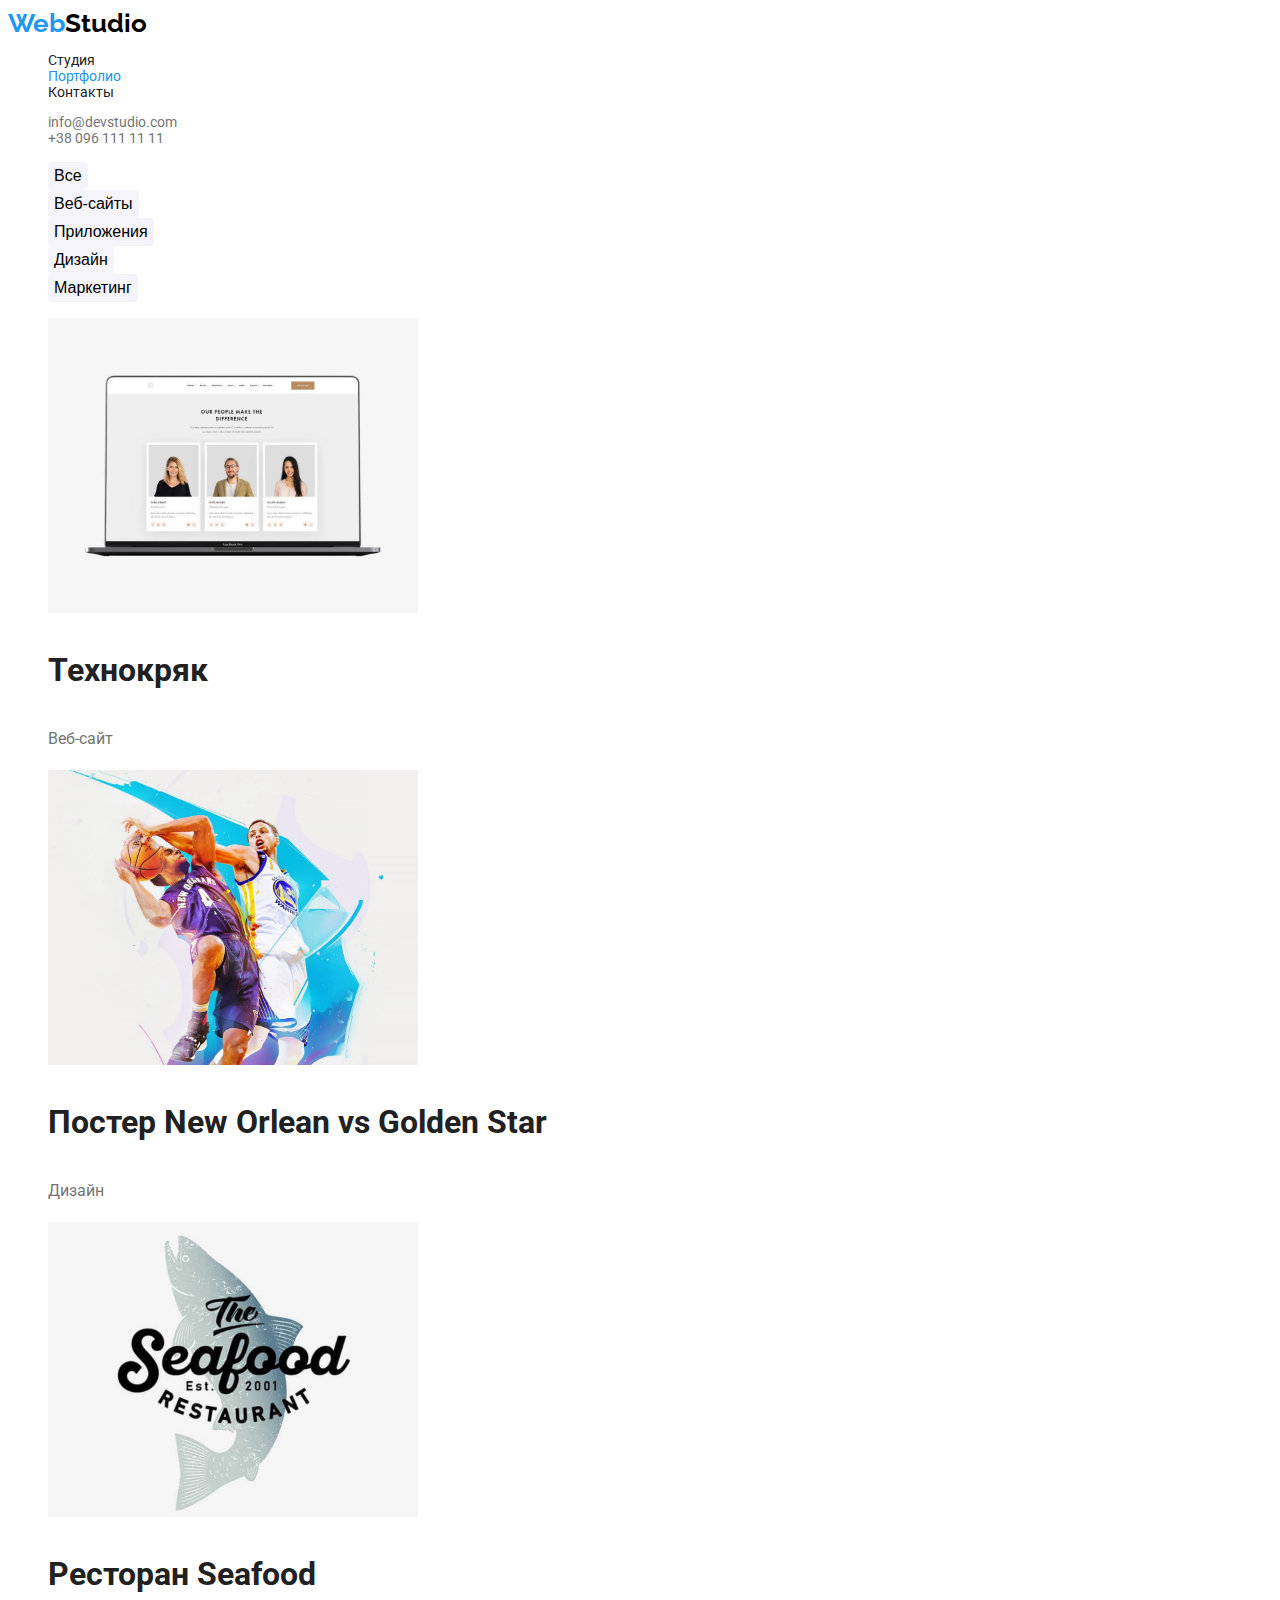
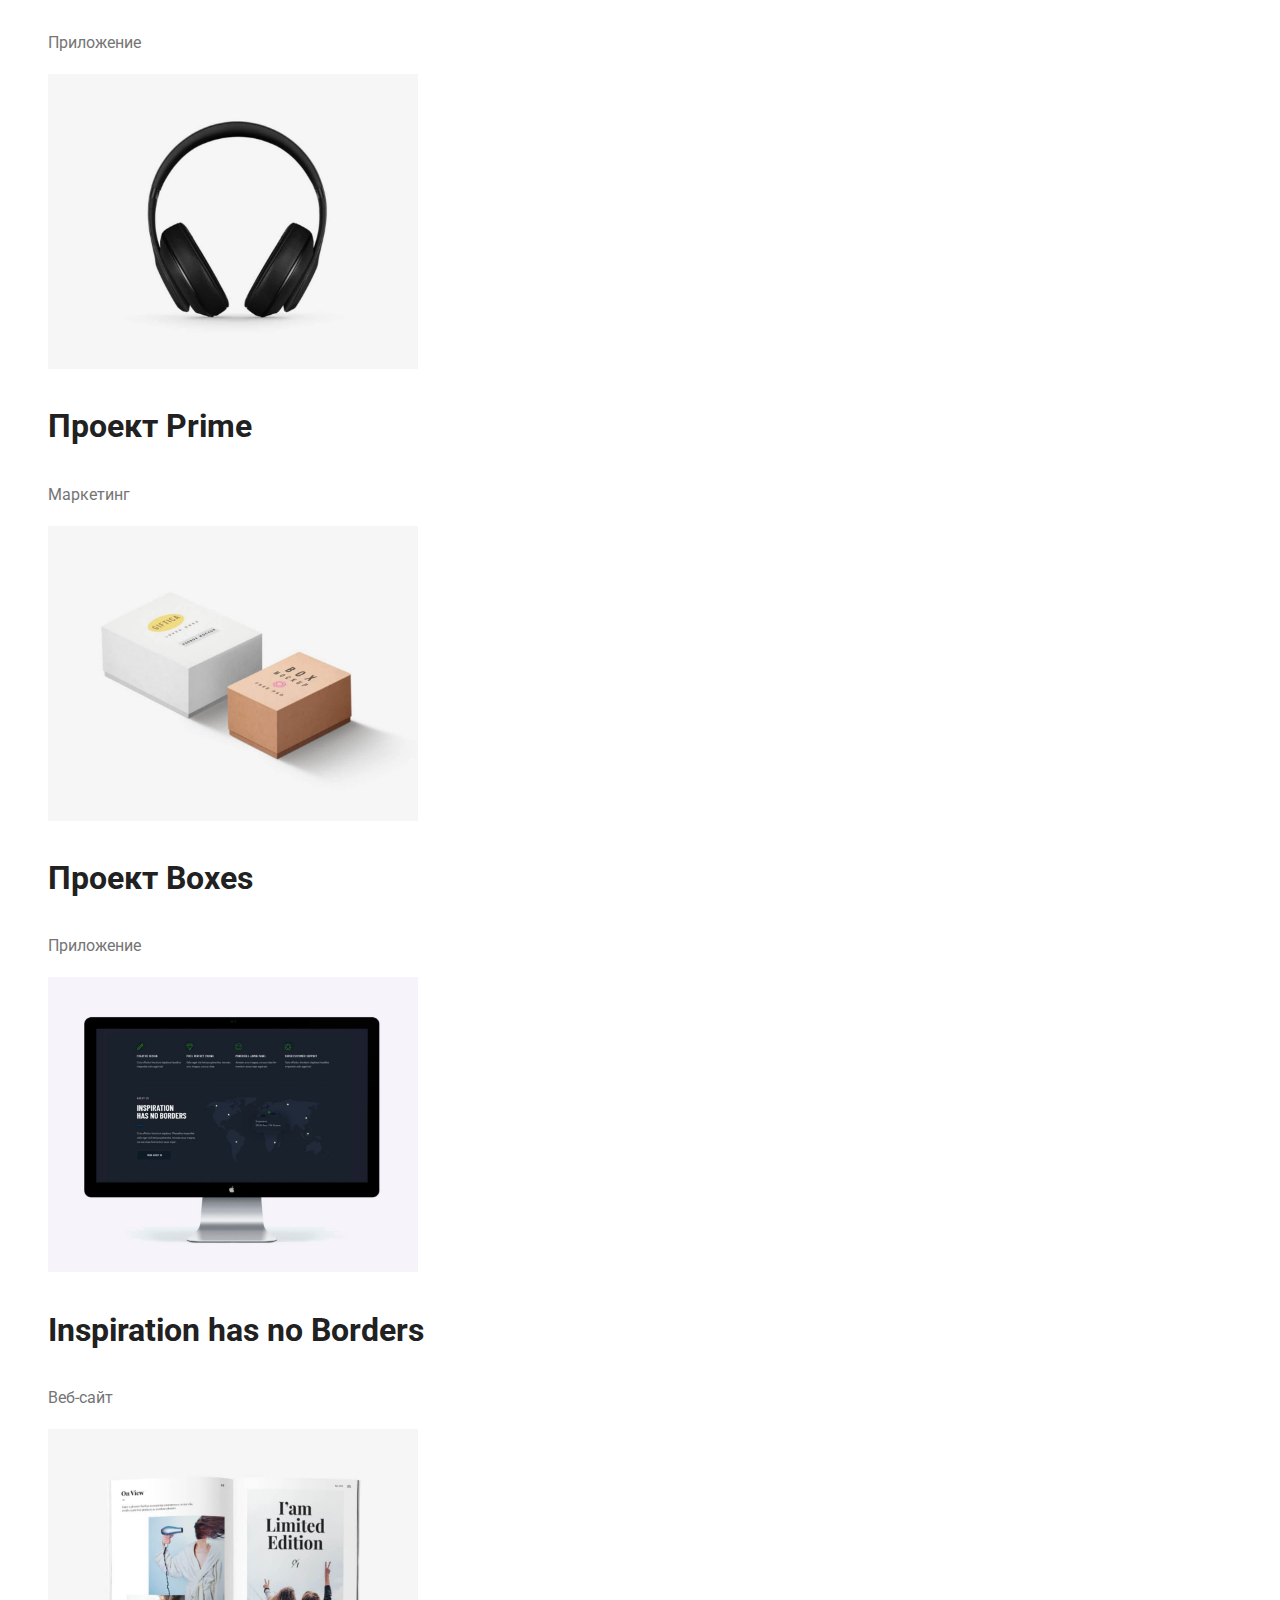
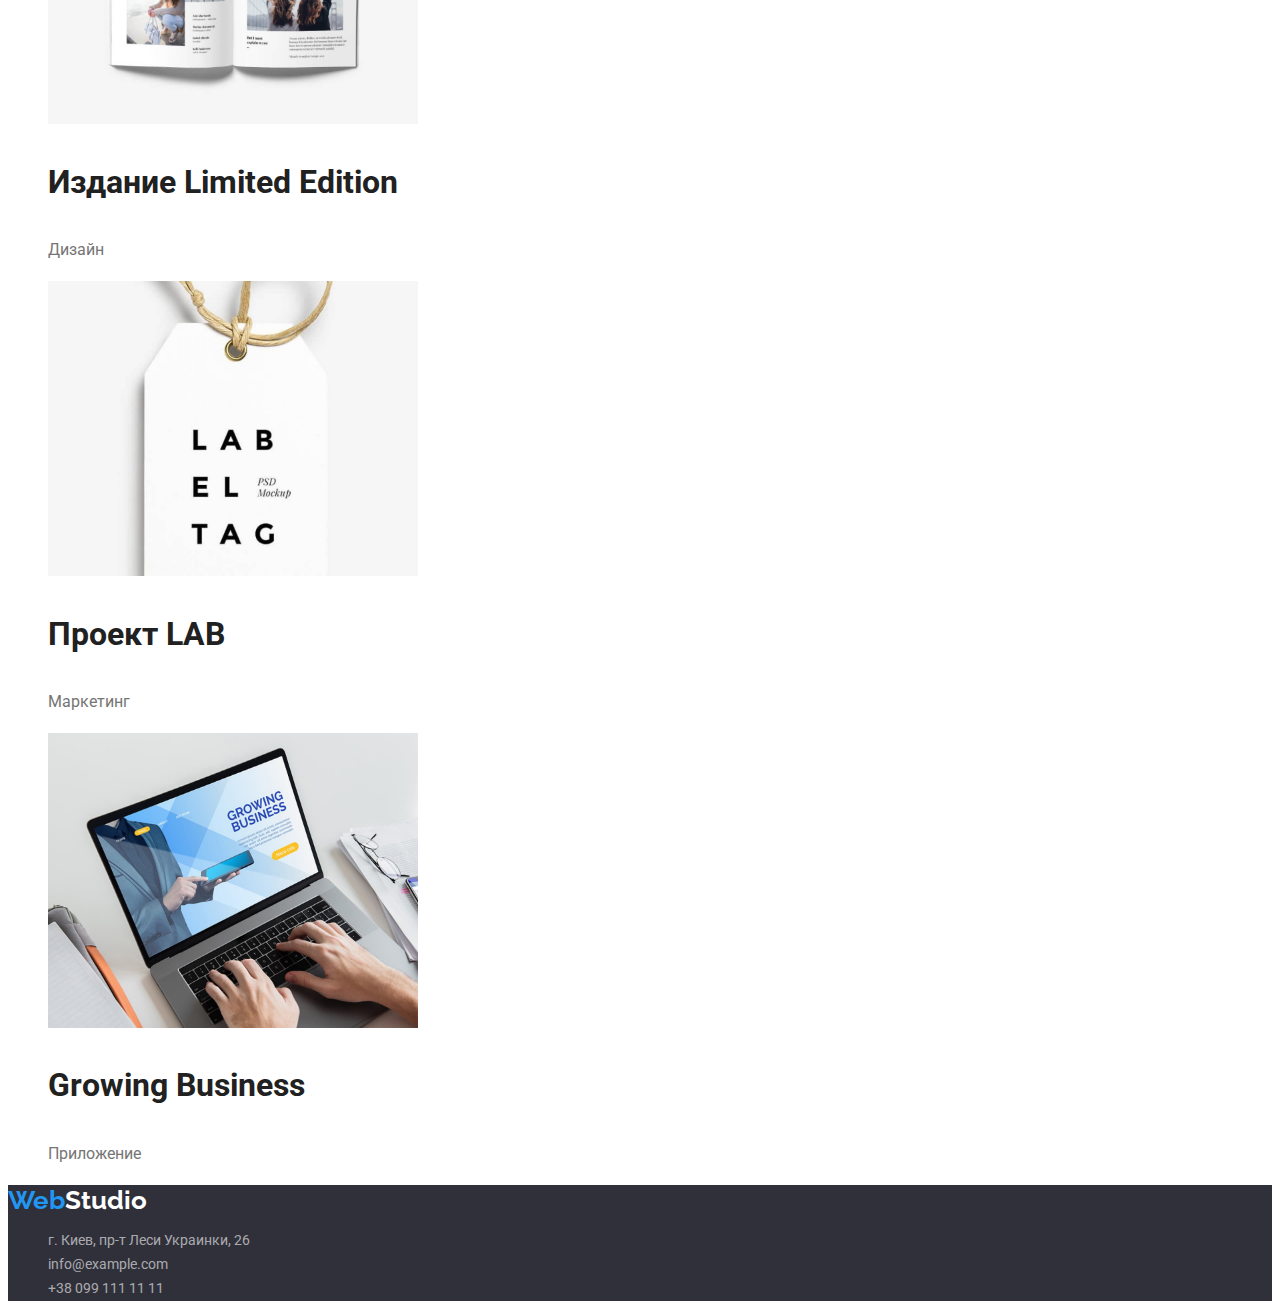
==== portfolio.html @ 18a45ec0 "New repository" ====
<!DOCTYPE html>
<html lang="ru">
<head>
    <meta charset="UTF-8">
    <meta http-equiv="X-UA-Compatible" content="IE=edge">
    <meta name="viewport" content="width=device-width, initial-scale=1.0">
    <title>goit-markup-hw-02</title>
    <link rel="stylesheet" href="./css/styles.css">
    <link href="https://fonts.googleapis.com/css2?family=Raleway:wght@700&family=Roboto:wght@400;500;700;900&display=swap" rel="stylesheet">
</head>
<body>
    <header class="header" >
        <nav class="nav">
            <a class="logo" href="./index.html">
                Web<span class="logo-design">Studio
                </span>
            </a>
            <ul class="nav-list list">
                <li><a href="./index.html" class="nav-link link">Студия</a></li>
                <li><a href="./portfolio.html" class="nav-link link current">Портфолио</a></li>
                <li><a href="#" class="nav-link link">Контакты</a></li>
            </ul>
        </nav>
        <ul class="connection list">
            <li><a href="mailto:info@devstudio.com" class="connection-link">info@devstudio.com</a></li>
            <li><a href="tel:+380961111111" class="connection-link">+38 096 111 11 11</a></li>
        </ul>
    </header>
    <main class="main">
        <section class="section section-portfolio" title="Фільтр портфоліо">
            <h1 class="hidden-title">Фільтр портфоліо</h1>
            <ul class="list">
                <li>
                    <button type="button" class="portfolio-button">Все</button>
                </li>
                <li>
                    <button type="button" class="portfolio-button">Веб-сайты</button>
                </li>
                <li>
                    <button type="button" class="portfolio-button">Приложения</button>
                </li>
                <li>
                    <button type="button" class="portfolio-button">Дизайн</button>
                </li>
                <li>
                    <button type="button" class="portfolio-button">Маркетинг</button>
                </li>
            </ul>
        </section>
        <section class="section">
            <ul class="list">
                <li>
                    <img src="./images/tehnocryack.jpg" width="370" height="295" alt="">
                    <h1 class="portfolio-title">
                        Технокряк
                    </h1>
                    <p class="description">
                        Веб-сайт
                    </p>
                </li>
                <li>
                    <img src="./images/poster.jpg" width="370" height="295" alt="">
                    <h1 class="portfolio-title">
                        Постер New Orlean vs Golden Star
                    </h1>
                    <p class="description">
                        Дизайн
                    </p>
                </li>
                <li>
                    <img src="./images/restaurant.jpg" width="370" height="295" alt="">
                    <h1 class="portfolio-title">
                        Ресторан Seafood
                    </h1>
                    <p class="description">
                        Приложение
                    </p>
                </li>
                <li>
                    <img src="./images/proectprime.jpg" width="370" height="295" alt="">
                    <h1 class="portfolio-title">
                        Проект Prime
                    </h1>
                    <p class="description">
                        Маркетинг
                    </p>
                </li>
                <li>
                    <img src="./images/proectbox.jpg" width="370" height="295" alt="">
                    <h1 class="portfolio-title">
                        Проект Boxes
                    </h1>
                    <p class="description">
                        Приложение
                    </p>
                </li>
                <li>
                    <img src="./images/inspiration.jpg" width="370" height="295" alt="">
                    <h1 class="portfolio-title">
                        Inspiration has no Borders
                    </h1>
                    <p class="description">
                        Веб-сайт
                    </p>
                </li>
                <li>
                    <img src="./images/edition.jpg" width="370" height="295" alt="">
                    <h1 class="portfolio-title">
                        Издание Limited Edition
                    </h1>
                    <p class="description">
                        Дизайн
                    </p>
                </li>
                <li>
                    <img src="./images/proectlab.jpg" width="370" height="295" alt="">
                    <h1 class="portfolio-title">
                        Проект LAB
                    </h1>
                    <p class="description">
                        Маркетинг
                    </p>
                </li>
                <li>
                    <img src="./images/growing.jpg" width="370" height="295" alt="">
                    <h1 class="portfolio-title">
                        Growing Business
                    </h1>
                    <p class="description">
                        Приложение
                    </p>
                </li>
            </ul>
        </section>
    </main>
    <footer class="footer">
        <a class="logo" href="./index.html">
            Web<span class="logo-design-footer">Studio
            </span>
        </a>
        <address class="address">
            <ul class="list">
                <li><a href="https://www.google.com/maps/place/бульвар+Лесі+Українки,+26,+Київ,+02000/data=!4m2!3m1!1s0x40d4cf0e033ecbe9:0x57a4dffefec77da0?sa=X&ved=2ahUKEwjP0LG0y6D4AhXxmIsKHQbXBmEQ8gF6BAgDEAE"
                     class="footer-link" target="_blank">г. Киев, пр-т Леси Украинки, 26</a></li>
                <li><a href="mailto:info@example.com" class="footer-link">info@example.com</a></li>
                <li><a href="tel:+380991111111" class="footer-link">+38 099 111 11 11</a></li>
            </ul>   
        </address>
    </footer>
</body>
</html>
---- css/styles.css ----
/* Колір основного тексту #212121 */
/* Колір вторинного тексту #757575 #FFFFFF */
/* Колір основного фону #FFFFFF */
/* Допоміжний колір фону #F5F4FA */
/* Колір хедеру #FFFFFF */
/* Колір футеру #2F303A */
/* Колір тексту футера rgba(255, 255, 255, 0.6) */

:root {
    --primary-text-color: #212121;
    --secondary-text-color: #757575;
    --additional-text-color: #FFFFFF;
    --main-bg-color: #FFFFFF;
    --secondary-bg-color: #F5F4FA;
    --header-color: #FFFFFF;
    --style-design-color: #2196F3;
    --logo-design-color: #000000;
    --logo-footer-color: #FFFFFF;
    --footer-color: #2F303A;
    --text-address-color: rgba(255, 255, 255, 0.6);
}

body {
    background-color: var(--main-bg-color);
    color: var(--primary-text-color);
    font-family: 'Roboto', 'Raleway', sans-serif;
}

/* Список */

.nav {
    color: var(--primary-text-color);
    text-decoration: none;
}
.nav-link {
    color: var(--primary-text-color);
    text-decoration: none;
}
.list {
    list-style: none;
}

/* header */


.hidden-title {
    display:none
}
.link {
    text-decoration: none;
}
.link.current{
    color: var(--style-design-color);
}
.nav-list {
    font-size: 14px;
}

/* Зв'язок, телефон і мейл */

.connection {
    font-size: 14px;
    color: var(--secondary-text-color);
}
.connection-link {
    text-decoration: none;
    color: var(--secondary-text-color);
}
.connection :hover, .connection :focus {
    color:var(--style-design-color);
}

/* Логотип */

.logo {
    font-family: 'Raleway', sans-serif;
    font-size: 26px;
    font-weight: 700;
    text-decoration: none;
    color: var(--style-design-color);

}
.logo-design {
    font-family: 'Raleway', sans-serif;
    font-size: 26px;
    font-weight: 700;
    color: var(--logo-design-color);
}

/* Основа */

.section p {
    color: var(--secondary-text-color);
}
.section-title {
    font-size: 36px;
    font-weight: 700;
    text-align: center;
}

/* Банер */

.banner {
    text-transform: uppercase;
    color: var(--additional-text-color);
    background-color: var(--footer-color);
}
.banner-title {
    font-size: 44px;
    font-weight: 900;
    line-height: 1.36;
    text-align: center;
}
.banner-button {
    font-size: 16;
    font-weight: 700;
    line-height: 1.875;
    text-align: center;
    cursor: pointer;
    border: transparent;
    border-radius: 4px;
    color: var(--additional-text-color);
    background-color: var(--style-design-color);
}
.banner-button:hover, .banner-button:focus {

}

/* блок "Особливості" */

.section-list h3 {
    text-transform: uppercase;
}
.list-title {
    font-size: 14px;
    font-weight: 700;
}
.list-text {
    font-size: 14px;
    line-height: 1.714;
}

/* Блок "Наша команда" */

.section-team {
    background-color: var(--secondary-bg-color);
}
.list-name {
    font-size: 16px;
    text-align: center;
}
.job-title {
    font-size: 16px;
    text-align: center;
}


/* Сторінка Портфоліо */
/* Фільтр портфоліо */


.portfolio-button {
    font-size: 16px;
    font-weight: 500;
    line-height: 1.625;
    cursor: pointer;
    border: transparent;
    text-align: center;
    border-radius: 4px;
    background-color: var(--secondary-bg-color);
}
.portfolio-button:hover, .portfolio-button:focus {
    background-color: var(--style-design-color);
}

/* Проекти портфоліо*/

.portfolio-title {
    font-size: 18;
    font-weight: 700;
    line-height: 2;
    color: var(--primary-text-color);
}
.description {
    font-size: 16px;
    line-height: 1.875;
    color: var(--secondary-text-color);
}

/* footer */

.footer {
    background-color: var(--footer-color);
}
.logo-design-footer {
    font-family: 'Raleway', sans-serif;
    font-size: 26px;
    font-weight: 700;
    color: var(--logo-footer-color);
}
.footer-link {
    text-decoration: none;
    font-style: normal;
    color: var(--text-address-color);
}
.address {
    font-size: 14px;
    line-height: 1.714;
}
.address :hover {
    color: var(--additional-text-color);
}
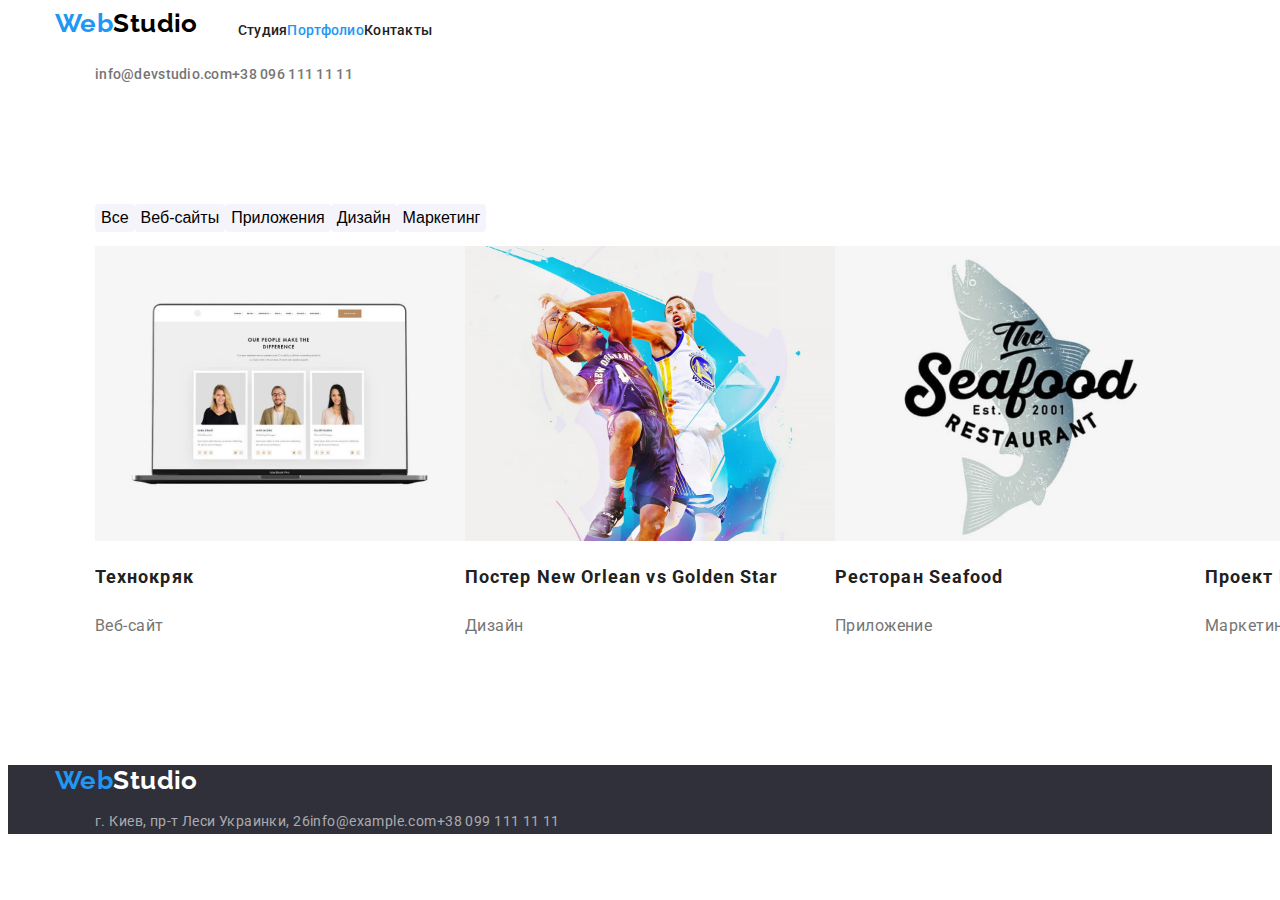
==== commit 88b16746: "create" ====
--- a/portfolio.html
+++ b/portfolio.html
@@ -10,25 +10,28 @@
 </head>
 <body>
     <header class="header" >
-        <nav class="nav">
-            <a class="logo" href="./index.html">
-                Web<span class="logo-design">Studio
-                </span>
-            </a>
-            <ul class="nav-list list">
-                <li><a href="./index.html" class="nav-link link">Студия</a></li>
-                <li><a href="./portfolio.html" class="nav-link link current">Портфолио</a></li>
-                <li><a href="#" class="nav-link link">Контакты</a></li>
+        <div class="container">
+            <nav class="nav">
+                <a class="logo" href="./index.html">
+                    Web<span class="logo-design">Studio
+                    </span>
+                </a>
+                <ul class="nav-list list">
+                    <li><a href="./index.html" class="nav-link link">Студия</a></li>
+                    <li><a href="./portfolio.html" class="nav-link link current">Портфолио</a></li>
+                    <li><a href="#" class="nav-link link">Контакты</a></li>
+                </ul>
+            </nav>
+            <ul class="connection list">
+                <li><a href="mailto:info@devstudio.com" class="connection-link">info@devstudio.com</a></li>
+                <li><a href="tel:+380961111111" class="connection-link">+38 096 111 11 11</a></li>
             </ul>
-        </nav>
-        <ul class="connection list">
-            <li><a href="mailto:info@devstudio.com" class="connection-link">info@devstudio.com</a></li>
-            <li><a href="tel:+380961111111" class="connection-link">+38 096 111 11 11</a></li>
-        </ul>
+        </div>
     </header>
     <main class="main">
         <section class="section section-portfolio" title="Фільтр портфоліо">
-            <h1 class="hidden-title">Фільтр портфоліо</h1>
+            <div class="container">
+                <h1 class="hidden-title">Фільтр портфоліо</h1>
             <ul class="list">
                 <li>
                     <button type="button" class="portfolio-button">Все</button>
@@ -46,106 +49,107 @@
                     <button type="button" class="portfolio-button">Маркетинг</button>
                 </li>
             </ul>
-        </section>
-        <section class="section">
             <ul class="list">
                 <li>
                     <img src="./images/tehnocryack.jpg" width="370" height="295" alt="">
-                    <h1 class="portfolio-title">
+                    <h2 class="portfolio-title">
                         Технокряк
-                    </h1>
+                    </h2>
                     <p class="description">
                         Веб-сайт
                     </p>
                 </li>
                 <li>
                     <img src="./images/poster.jpg" width="370" height="295" alt="">
-                    <h1 class="portfolio-title">
+                    <h2 class="portfolio-title">
                         Постер New Orlean vs Golden Star
-                    </h1>
+                    </h2>
                     <p class="description">
                         Дизайн
                     </p>
                 </li>
                 <li>
                     <img src="./images/restaurant.jpg" width="370" height="295" alt="">
-                    <h1 class="portfolio-title">
+                    <h2 class="portfolio-title">
                         Ресторан Seafood
-                    </h1>
+                    </h2>
                     <p class="description">
                         Приложение
                     </p>
                 </li>
                 <li>
                     <img src="./images/proectprime.jpg" width="370" height="295" alt="">
-                    <h1 class="portfolio-title">
+                    <h2 class="portfolio-title">
                         Проект Prime
-                    </h1>
+                    </h2>
                     <p class="description">
                         Маркетинг
                     </p>
                 </li>
                 <li>
                     <img src="./images/proectbox.jpg" width="370" height="295" alt="">
-                    <h1 class="portfolio-title">
+                    <h2 class="portfolio-title">
                         Проект Boxes
-                    </h1>
+                    </h2>
                     <p class="description">
                         Приложение
                     </p>
                 </li>
                 <li>
                     <img src="./images/inspiration.jpg" width="370" height="295" alt="">
-                    <h1 class="portfolio-title">
+                    <h2 class="portfolio-title">
                         Inspiration has no Borders
-                    </h1>
+                    </h2>
                     <p class="description">
                         Веб-сайт
                     </p>
                 </li>
                 <li>
                     <img src="./images/edition.jpg" width="370" height="295" alt="">
-                    <h1 class="portfolio-title">
+                    <h2 class="portfolio-title">
                         Издание Limited Edition
-                    </h1>
+                    </h2>
                     <p class="description">
                         Дизайн
                     </p>
                 </li>
                 <li>
                     <img src="./images/proectlab.jpg" width="370" height="295" alt="">
-                    <h1 class="portfolio-title">
+                    <h2 class="portfolio-title">
                         Проект LAB
-                    </h1>
+                    </h2>
                     <p class="description">
                         Маркетинг
                     </p>
                 </li>
                 <li>
                     <img src="./images/growing.jpg" width="370" height="295" alt="">
-                    <h1 class="portfolio-title">
+                    <h2 class="portfolio-title">
                         Growing Business
-                    </h1>
+                    </h2>
                     <p class="description">
                         Приложение
                     </p>
                 </li>
             </ul>
+            </div>
         </section>
     </main>
     <footer class="footer">
-        <a class="logo" href="./index.html">
-            Web<span class="logo-design-footer">Studio
-            </span>
-        </a>
-        <address class="address">
-            <ul class="list">
-                <li><a href="https://www.google.com/maps/place/бульвар+Лесі+Українки,+26,+Київ,+02000/data=!4m2!3m1!1s0x40d4cf0e033ecbe9:0x57a4dffefec77da0?sa=X&ved=2ahUKEwjP0LG0y6D4AhXxmIsKHQbXBmEQ8gF6BAgDEAE"
-                     class="footer-link" target="_blank">г. Киев, пр-т Леси Украинки, 26</a></li>
-                <li><a href="mailto:info@example.com" class="footer-link">info@example.com</a></li>
-                <li><a href="tel:+380991111111" class="footer-link">+38 099 111 11 11</a></li>
-            </ul>   
-        </address>
+        <div class="container">
+            <a class="logo" href="./index.html">
+                Web<span class="logo-design-footer">Studio
+                </span>
+            </a>
+            <address class="address">
+                <ul class="list">
+                    <li><a href="https://www.google.com/maps/place/бульвар+Лесі+Українки,+26,+Київ,+02000/data=!4m2!3m1!1s0x40d4cf0e033ecbe9:0x57a4dffefec77da0?sa=X&ved=2ahUKEwjP0LG0y6D4AhXxmIsKHQbXBmEQ8gF6BAgDEAE"
+                         class="footer-link" target="_blank">г. Киев, пр-т Леси Украинки, 26</a></li>
+                    <li><a href="mailto:info@example.com" class="footer-link">info@example.com</a></li>
+                    <li><a href="tel:+380991111111" class="footer-link">+38 099 111 11 11</a></li>
+                </ul>   
+            </address>
+        </div>
     </footer>
 </body>
 </html>--- a/css/styles.css
+++ b/css/styles.css
@@ -24,6 +24,17 @@
     background-color: var(--main-bg-color);
     color: var(--primary-text-color);
     font-family: 'Roboto', 'Raleway', sans-serif;
+    letter-spacing: 0.03em;
+    font-size: 14px;
+}
+
+/* Контейнер */
+
+.container {
+    width: 1170px;
+    padding-left: 15px;
+    padding-right: 15px;
+    margin: 0 auto;
 }
 
 /* Список */
@@ -31,6 +42,7 @@
 .nav {
     color: var(--primary-text-color);
     text-decoration: none;
+    display: flex;
 }
 .nav-link {
     color: var(--primary-text-color);
@@ -38,6 +50,7 @@
 }
 .list {
     list-style: none;
+    display: flex;
 }
 
 /* header */
@@ -53,18 +66,22 @@
     color: var(--style-design-color);
 }
 .nav-list {
-    font-size: 14px;
+    font-weight: 500;
+    line-height: 16px;
+    letter-spacing: 0.02em;
 }
 
 /* Зв'язок, телефон і мейл */
 
 .connection {
-    font-size: 14px;
-    color: var(--secondary-text-color);
+    color: var(--secondary-text-color);
+    font-weight: 500;
+    display: flex;
 }
 .connection-link {
     text-decoration: none;
     color: var(--secondary-text-color);
+    letter-spacing: 0.02em;
 }
 .connection :hover, .connection :focus {
     color:var(--style-design-color);
@@ -76,6 +93,7 @@
     font-family: 'Raleway', sans-serif;
     font-size: 26px;
     font-weight: 700;
+    line-height: 31px;
     text-decoration: none;
     color: var(--style-design-color);
 
@@ -84,11 +102,14 @@
     font-family: 'Raleway', sans-serif;
     font-size: 26px;
     font-weight: 700;
+    line-height: 31px;
     color: var(--logo-design-color);
 }
 
 /* Основа */
-
+.section {
+    padding: 94px 0 94px 0;
+}
 .section p {
     color: var(--secondary-text-color);
 }
@@ -102,6 +123,7 @@
 
 .banner {
     text-transform: uppercase;
+    text-align: center;
     color: var(--additional-text-color);
     background-color: var(--footer-color);
 }
@@ -110,14 +132,16 @@
     font-weight: 900;
     line-height: 1.36;
     text-align: center;
+    letter-spacing: 0.06em;
 }
 .banner-button {
-    font-size: 16;
+    font-size: 16px;
     font-weight: 700;
     line-height: 1.875;
-    text-align: center;
+    letter-spacing: 0.06em;
     cursor: pointer;
-    border: transparent;
+    border: 0;
+    margin: 0 auto;
     border-radius: 4px;
     color: var(--additional-text-color);
     background-color: var(--style-design-color);
@@ -148,10 +172,12 @@
 .list-name {
     font-size: 16px;
     text-align: center;
+    line-height: 19px;
 }
 .job-title {
     font-size: 16px;
     text-align: center;
+    line-height: 19px;
 }
 
 
@@ -171,14 +197,16 @@
 }
 .portfolio-button:hover, .portfolio-button:focus {
     background-color: var(--style-design-color);
+    color: var(--additional-text-color);
 }
 
 /* Проекти портфоліо*/
 
 .portfolio-title {
-    font-size: 18;
+    font-size: 18px;
     font-weight: 700;
     line-height: 2;
+    letter-spacing: 0.06em;
     color: var(--primary-text-color);
 }
 .description {
@@ -196,6 +224,7 @@
     font-family: 'Raleway', sans-serif;
     font-size: 26px;
     font-weight: 700;
+    line-height: 31px;
     color: var(--logo-footer-color);
 }
 .footer-link {
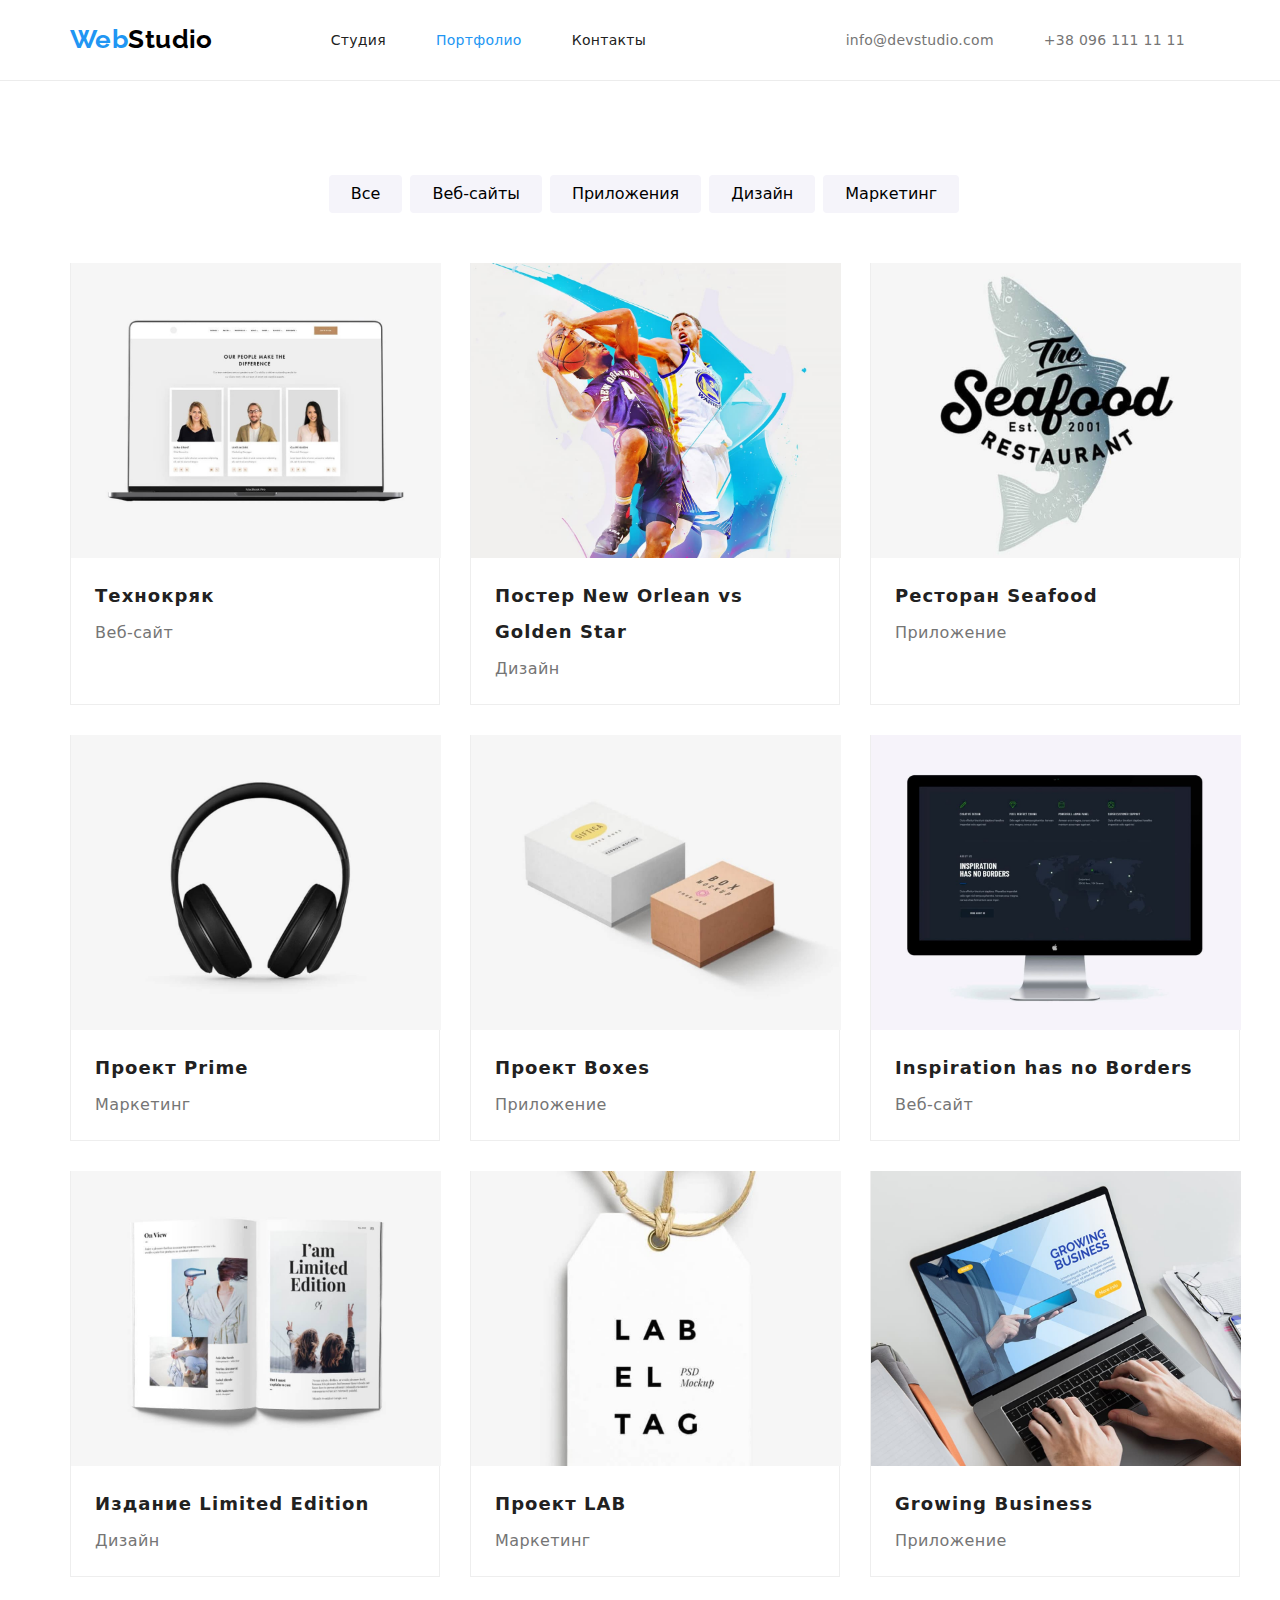
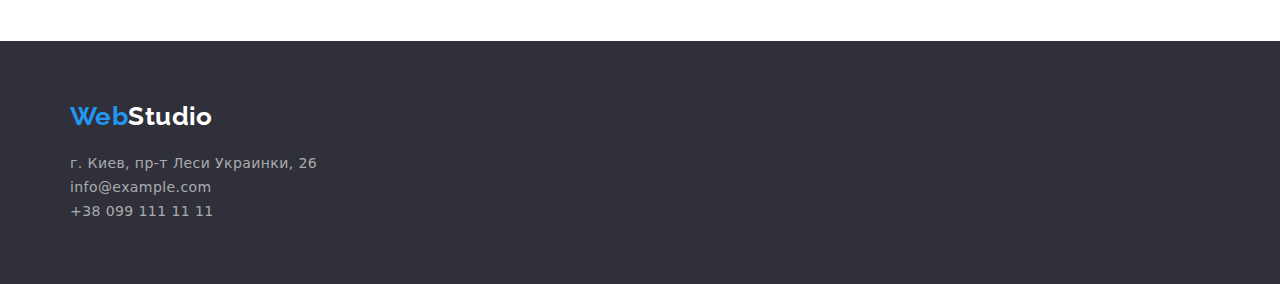
==== commit 3f28eab3: "Creater" ====
--- a/portfolio.html
+++ b/portfolio.html
@@ -7,142 +7,167 @@
     <title>goit-markup-hw-02</title>
     <link rel="stylesheet" href="./css/styles.css">
     <link href="https://fonts.googleapis.com/css2?family=Raleway:wght@700&family=Roboto:wght@400;500;700;900&display=swap" rel="stylesheet">
+    <link rel="stylesheet" href="https://cdnjs.cloudflare.com/ajax/libs/modern-normalize/1.1.0/modern-normalize.min.css">
 </head>
 <body>
     <header class="header" >
         <div class="container">
-            <nav class="nav">
-                <a class="logo" href="./index.html">
+            <div class="header-body">
+                <nav class="nav">
+                    <a class="logo" href="./index.html">
                     Web<span class="logo-design">Studio
                     </span>
-                </a>
-                <ul class="nav-list list">
-                    <li><a href="./index.html" class="nav-link link">Студия</a></li>
-                    <li><a href="./portfolio.html" class="nav-link link current">Портфолио</a></li>
-                    <li><a href="#" class="nav-link link">Контакты</a></li>
+                    </a>
+                    <ul class="nav-list list">
+                        <li class="nav-list-menu"><a href="./index.html" class="nav-link link">Студия</a></li>
+                        <li class="nav-list-menu"><a href="./portfolio.html" class="nav-link link current">Портфолио</a></li>
+                        <li class="nav-list-menu"><a href="#" class="nav-link link">Контакты</a></li>
+                    </ul>
+                </nav>
+                <ul class="connection list">
+                    <li><a href="mailto:info@devstudio.com" class="connection-link">info@devstudio.com</a></li>
+                    <li><a href="tel:+380961111111" class="connection-link">+38 096 111 11 11</a></li>
                 </ul>
-            </nav>
-            <ul class="connection list">
-                <li><a href="mailto:info@devstudio.com" class="connection-link">info@devstudio.com</a></li>
-                <li><a href="tel:+380961111111" class="connection-link">+38 096 111 11 11</a></li>
-            </ul>
+            </div>
         </div>
     </header>
     <main class="main">
         <section class="section section-portfolio" title="Фільтр портфоліо">
             <div class="container">
                 <h1 class="hidden-title">Фільтр портфоліо</h1>
-            <ul class="list">
-                <li>
+                <ul class="list list-bt-portfolio">
+                    <li>
                     <button type="button" class="portfolio-button">Все</button>
-                </li>
-                <li>
+                    </li>
+                    <li>
                     <button type="button" class="portfolio-button">Веб-сайты</button>
-                </li>
-                <li>
+                    </li>
+                    <li>
                     <button type="button" class="portfolio-button">Приложения</button>
-                </li>
-                <li>
+                    </li>
+                    <li>
                     <button type="button" class="portfolio-button">Дизайн</button>
-                </li>
-                <li>
+                    </li>
+                    <li>
                     <button type="button" class="portfolio-button">Маркетинг</button>
-                </li>
-            </ul>
-            <ul class="list">
-                <li>
-                    <img src="./images/tehnocryack.jpg" width="370" height="295" alt="">
-                    <h2 class="portfolio-title">
-                        Технокряк
-                    </h2>
-                    <p class="description">
-                        Веб-сайт
-                    </p>
-                </li>
-                <li>
-                    <img src="./images/poster.jpg" width="370" height="295" alt="">
-                    <h2 class="portfolio-title">
-                        Постер New Orlean vs Golden Star
-                    </h2>
-                    <p class="description">
-                        Дизайн
-                    </p>
-                </li>
-                <li>
-                    <img src="./images/restaurant.jpg" width="370" height="295" alt="">
-                    <h2 class="portfolio-title">
-                        Ресторан Seafood
-                    </h2>
-                    <p class="description">
-                        Приложение
-                    </p>
-                </li>
-                <li>
-                    <img src="./images/proectprime.jpg" width="370" height="295" alt="">
-                    <h2 class="portfolio-title">
-                        Проект Prime
-                    </h2>
-                    <p class="description">
-                        Маркетинг
-                    </p>
-                </li>
-                <li>
-                    <img src="./images/proectbox.jpg" width="370" height="295" alt="">
-                    <h2 class="portfolio-title">
-                        Проект Boxes
-                    </h2>
-                    <p class="description">
-                        Приложение
-                    </p>
-                </li>
-                <li>
-                    <img src="./images/inspiration.jpg" width="370" height="295" alt="">
-                    <h2 class="portfolio-title">
-                        Inspiration has no Borders
-                    </h2>
-                    <p class="description">
-                        Веб-сайт
-                    </p>
-                </li>
-                <li>
-                    <img src="./images/edition.jpg" width="370" height="295" alt="">
-                    <h2 class="portfolio-title">
-                        Издание Limited Edition
-                    </h2>
-                    <p class="description">
-                        Дизайн
-                    </p>
-                </li>
-                <li>
-                    <img src="./images/proectlab.jpg" width="370" height="295" alt="">
-                    <h2 class="portfolio-title">
-                        Проект LAB
-                    </h2>
-                    <p class="description">
-                        Маркетинг
-                    </p>
-                </li>
-                <li>
-                    <img src="./images/growing.jpg" width="370" height="295" alt="">
-                    <h2 class="portfolio-title">
-                        Growing Business
-                    </h2>
-                    <p class="description">
-                        Приложение
-                    </p>
-                </li>
-            </ul>
+                    </li>
+                </ul>
+            </div>
+            <div class="container">
+                <ul class="list list-portfolio">
+                    <li class="img-portfolio">
+                        <img src="./images/tehnocryack.jpg" width="370" height="295" alt="">
+                        <div class="div-container">
+                            <h2 class="portfolio-title">
+                                Технокряк
+                            </h2>
+                            <p class="description">
+                                Веб-сайт
+                            </p>
+                        </div>
+                    </li>
+                    <li class="img-portfolio">
+                        <img src="./images/poster.jpg" width="370" height="295" alt="">
+                        <div class="div-container">
+                            <h2 class="portfolio-title">
+                                Постер New Orlean vs Golden Star
+                            </h2>
+                            <p class="description">
+                                Дизайн
+                            </p>
+                        </div>
+                    </li>
+                    <li class="img-portfolio">
+                        <img src="./images/restaurant.jpg" width="370" height="295" alt="">
+                        <div class="div-container">
+                            <h2 class="portfolio-title">
+                                Ресторан Seafood
+                            </h2>
+                            <p class="description">
+                                Приложение
+                            </p>
+                        </div>
+                    </li>
+                    <li class="img-portfolio">
+                        <img src="./images/proectprime.jpg" width="370" height="295" alt="">
+                        <div class="div-container">
+                            <h2 class="portfolio-title">
+                                Проект Prime
+                            </h2>
+                            <p class="description">
+                                Маркетинг
+                            </p>
+                        </div>
+                    </li>
+                    <li class="img-portfolio">
+                        <img src="./images/proectbox.jpg" width="370" height="295" alt="">
+                        <div class="div-container">
+                            <h2 class="portfolio-title">
+                                Проект Boxes
+                            </h2>
+                            <p class="description">
+                                Приложение
+                            </p>
+                        </div>
+                    </li>
+                    <li class="img-portfolio">
+                        <img src="./images/inspiration.jpg" width="370" height="295" alt="">
+                        <div class="div-container">
+                            <h2 class="portfolio-title">
+                                Inspiration has no Borders
+                            </h2>
+                            <p class="description">
+                                Веб-сайт
+                            </p>
+                        </div>
+                    </li>
+                    <li class="img-portfolio">
+                        <img src="./images/edition.jpg" width="370" height="295" alt="">
+                        <div class="div-container">
+                            <h2 class="portfolio-title">
+                                Издание Limited Edition
+                            </h2>
+                            <p class="description">
+                                Дизайн
+                            </p>
+                        </div>
+                    </li>
+                    <li class="img-portfolio">
+                        <img src="./images/proectlab.jpg" width="370" height="295" alt="">
+                        <div class="div-container">
+                            <h2 class="portfolio-title">
+                                Проект LAB
+                            </h2>
+                            <p class="description">
+                                Маркетинг
+                            </p>
+                        </div>
+                    </li>
+                    <li class="img-portfolio">
+                        <img src="./images/growing.jpg" width="370" height="295" alt="">
+                        <div class="div-container">
+                            <h2 class="portfolio-title">
+                                Growing Business
+                            </h2>
+                            <p class="description">
+                                Приложение
+                            </p>
+                        </div>
+                    </li>
+                </ul>
             </div>
         </section>
     </main>
     <footer class="footer">
         <div class="container">
-            <a class="logo" href="./index.html">
+            <a class="logo-footer" href="./index.html">
                 Web<span class="logo-design-footer">Studio
                 </span>
             </a>
+        </div>
+        <div class="container">
             <address class="address">
-                <ul class="list">
+                <ul class="list list-address">
                     <li><a href="https://www.google.com/maps/place/бульвар+Лесі+Українки,+26,+Київ,+02000/data=!4m2!3m1!1s0x40d4cf0e033ecbe9:0x57a4dffefec77da0?sa=X&ved=2ahUKEwjP0LG0y6D4AhXxmIsKHQbXBmEQ8gF6BAgDEAE"
                          class="footer-link" target="_blank">г. Киев, пр-т Леси Украинки, 26</a></li>
                     <li><a href="mailto:info@example.com" class="footer-link">info@example.com</a></li>
--- a/css/styles.css
+++ b/css/styles.css
@@ -1,7 +1,7 @@
 /* Колір основного тексту #212121 */
 /* Колір вторинного тексту #757575 #FFFFFF */
 /* Колір основного фону #FFFFFF */
-/* Допоміжний колір фону #F5F4FA */
+/* Допоміжний колір фону #F5F4FA #ECECEC*/
 /* Колір хедеру #FFFFFF */
 /* Колір футеру #2F303A */
 /* Колір тексту футера rgba(255, 255, 255, 0.6) */
@@ -11,7 +11,9 @@
     --secondary-text-color: #757575;
     --additional-text-color: #FFFFFF;
     --main-bg-color: #FFFFFF;
+    --portfolio-border-color: #EEEEEE;
     --secondary-bg-color: #F5F4FA;
+    --header-border-color: #ECECEC;
     --header-color: #FFFFFF;
     --style-design-color: #2196F3;
     --logo-design-color: #000000;
@@ -20,6 +22,24 @@
     --text-address-color: rgba(255, 255, 255, 0.6);
 }
 
+a {
+    display: inline-block;
+}
+
+h1, h2, h3, h4, h5, h6 {
+    font-style: normal;
+    margin: 0;
+}
+p {
+    font-style: normal;
+    margin: 0;
+}
+ul {
+    margin: 0;
+    padding: 0;
+    list-style-type: none;
+}
+
 body {
     background-color: var(--main-bg-color);
     color: var(--primary-text-color);
@@ -27,6 +47,9 @@
     letter-spacing: 0.03em;
     font-size: 14px;
 }
+img {
+    display: block;
+}
 
 /* Контейнер */
 
@@ -37,12 +60,21 @@
     margin: 0 auto;
 }
 
-/* Список */
-
+/* header */
+
+.header {
+    border-bottom: solid 1px;
+    border-color: var(--header-border-color);
+}
+.header-body {
+    display: flex;
+    flex-direction: row;
+    justify-content: space-between;
+}
 .nav {
+    display: inline-flex;
     color: var(--primary-text-color);
     text-decoration: none;
-    display: flex;
 }
 .nav-link {
     color: var(--primary-text-color);
@@ -53,32 +85,35 @@
     display: flex;
 }
 
-/* header */
-
-
 .hidden-title {
     display:none
 }
 .link {
     text-decoration: none;
+    padding: 32px 25px;
 }
 .link.current{
     color: var(--style-design-color);
 }
 .nav-list {
+    margin-left: 93px;
     font-weight: 500;
     line-height: 16px;
     letter-spacing: 0.02em;
 }
+.nav-list-menu {
+    display: inline-block;
+}
 
 /* Зв'язок, телефон і мейл */
 
 .connection {
+    display: inline-flex;
     color: var(--secondary-text-color);
     font-weight: 500;
-    display: flex;
 }
 .connection-link {
+    padding: 32px 25px;
     text-decoration: none;
     color: var(--secondary-text-color);
     letter-spacing: 0.02em;
@@ -90,6 +125,9 @@
 /* Логотип */
 
 .logo {
+    display: flex;
+    padding-top: 24px;
+    padding-bottom: 25px;
     font-family: 'Raleway', sans-serif;
     font-size: 26px;
     font-weight: 700;
@@ -107,8 +145,8 @@
 }
 
 /* Основа */
-.section {
-    padding: 94px 0 94px 0;
+.section:not(:last-child) {
+    margin-bottom: 94px;
 }
 .section p {
     color: var(--secondary-text-color);
@@ -117,17 +155,23 @@
     font-size: 36px;
     font-weight: 700;
     text-align: center;
+    padding-bottom: 50px;
 }
 
 /* Банер */
 
 .banner {
+    height: 600px;
+    min-width: 1600px;
     text-transform: uppercase;
     text-align: center;
     color: var(--additional-text-color);
     background-color: var(--footer-color);
 }
 .banner-title {
+    padding-top: 200px;
+    max-width: 696px;
+    margin: 0 auto 30px;
     font-size: 44px;
     font-weight: 900;
     line-height: 1.36;
@@ -142,6 +186,7 @@
     cursor: pointer;
     border: 0;
     margin: 0 auto;
+    padding: 10px 32px;
     border-radius: 4px;
     color: var(--additional-text-color);
     background-color: var(--style-design-color);
@@ -155,53 +200,103 @@
 .section-list h3 {
     text-transform: uppercase;
 }
+.list-specialty {
+    padding-right: 30px;
+}
 .list-title {
     font-size: 14px;
     font-weight: 700;
+    padding-bottom: 10px;
 }
 .list-text {
     font-size: 14px;
     line-height: 1.714;
 }
 
+/* Чим ми займаємся */
+
+.list-team {
+    margin-right: 30px;
+}
+.list-team:last-child {
+    margin-right: 0;
+}
+
 /* Блок "Наша команда" */
 
 .section-team {
     background-color: var(--secondary-bg-color);
 }
+.title-team {
+    padding-top: 94px;
+}
 .list-name {
     font-size: 16px;
     text-align: center;
     line-height: 19px;
+    padding: 30px 0 10px 0;
 }
 .job-title {
     font-size: 16px;
     text-align: center;
     line-height: 19px;
-}
-
+    padding-bottom: 30px;
+}
+.list-team {
+    display: flex;
+    flex-direction: row;    
+    justify-content: space-between;
+}
+.img {
+    margin-right: 30px;
+    background-color: var(--main-bg-color);
+    border-radius: 0px 0px 4px 4px;
+    margin-bottom: 94px;
+    box-shadow: 0px 1px 3px 
+    rgba(0, 0, 0, 0.12), 0px 1px 1px 
+    rgba(0, 0, 0, 0.14), 0px 2px 1px 
+    rgba(0, 0, 0, 0.2);
+}
+.img:last-child {
+    margin-right: 0px;
+}
 
 /* Сторінка Портфоліо */
 /* Фільтр портфоліо */
 
 
 .portfolio-button {
+    margin-left: 8px;
     font-size: 16px;
     font-weight: 500;
     line-height: 1.625;
+    padding: 6px 22px;
     cursor: pointer;
     border: transparent;
     text-align: center;
     border-radius: 4px;
     background-color: var(--secondary-bg-color);
+}
+.portfolio-button:not(:last-child) {
+    margin-left: 8px;
 }
 .portfolio-button:hover, .portfolio-button:focus {
     background-color: var(--style-design-color);
     color: var(--additional-text-color);
+    box-shadow: 0px 3px 1px 
+    rgba(0, 0, 0, 0.1), 0px 1px 2px 
+    rgba(0, 0, 0, 0.08), 0px 2px 2px 
+    rgba(0, 0, 0, 0.12);
 }
 
 /* Проекти портфоліо*/
 
+.list-bt-portfolio {
+    display: flex;
+    justify-content: center;
+    margin-top: 94px;
+    margin-bottom: 50px;
+}
 .portfolio-title {
     font-size: 18px;
     font-weight: 700;
@@ -214,11 +309,51 @@
     line-height: 1.875;
     color: var(--secondary-text-color);
 }
+.list-portfolio {
+    display: flex;
+    flex-wrap: wrap;
+    margin-right: -30px;
+    margin-bottom: -30px;
+    width: 1200px;
+}
+.img-portfolio {
+    flex-basis: calc(100% / 3 - 30px);
+    margin-right: 30px;
+    margin-bottom: 30px;
+    width: 370px;
+    background-color: var(--main-bg-color);
+    border-left: 1px solid var(--portfolio-border-color);
+    border-right: 1px solid var(--portfolio-border-color);
+    border-bottom: 1px solid var(--portfolio-border-color);
+}
+.img-portfolio:nth-last-child(-n + 3) {
+    margin-bottom: 94px;
+}
+.div-container {
+    
+}
+.portfolio-title {
+    padding: 20px 24px 4px 24px;
+}
+.description {
+    padding: 0px 24px 20px 24px;
+}
 
 /* footer */
 
 .footer {
     background-color: var(--footer-color);
+}
+.logo-footer {
+    display: flex;
+    padding-top: 60px;
+    padding-bottom: 20px;
+    font-family: 'Raleway', sans-serif;
+    font-size: 26px;
+    font-weight: 700;
+    line-height: 31px;
+    text-decoration: none;
+    color: var(--style-design-color);
 }
 .logo-design-footer {
     font-family: 'Raleway', sans-serif;
@@ -228,6 +363,8 @@
     color: var(--logo-footer-color);
 }
 .footer-link {
+    display: flex;
+    flex-direction: column;
     text-decoration: none;
     font-style: normal;
     color: var(--text-address-color);
@@ -238,4 +375,9 @@
 }
 .address :hover {
     color: var(--additional-text-color);
+}
+.list-address {
+    display: flex;
+    flex-direction: column;
+    padding-bottom: 60px;
 }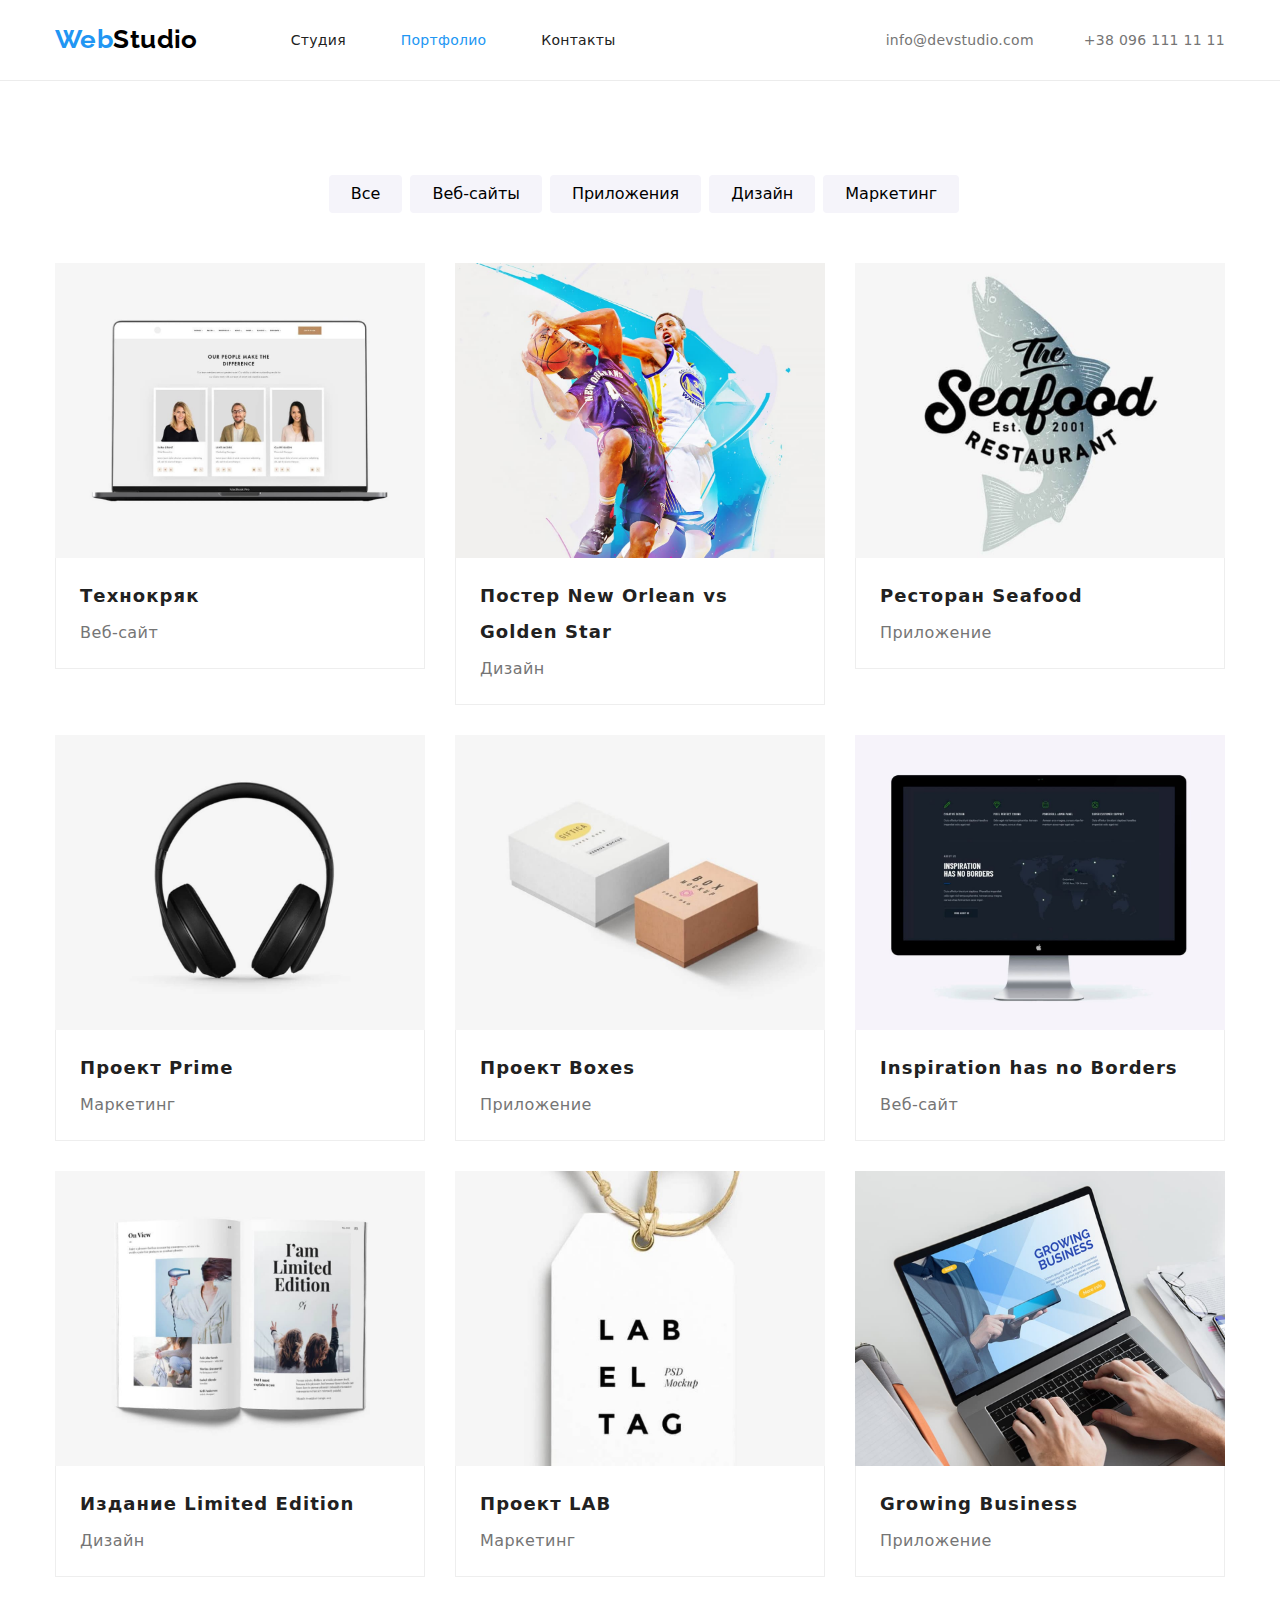
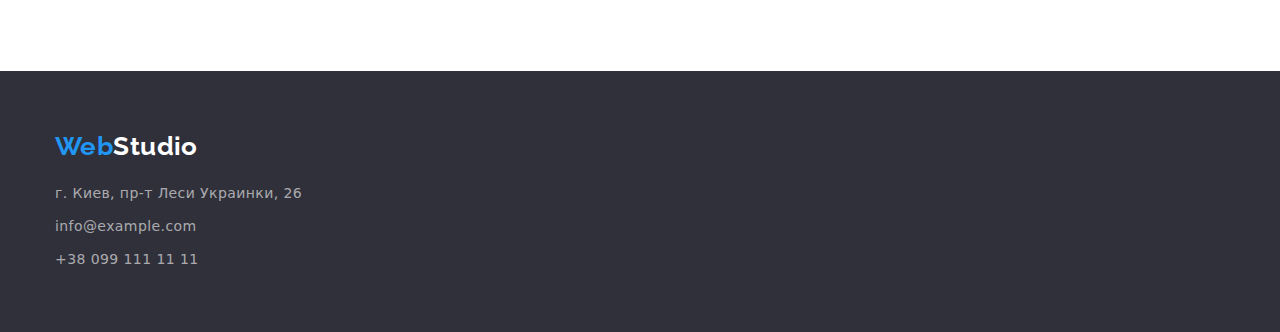
==== commit 3fcbdc59: "Creater" ====
--- a/portfolio.html
+++ b/portfolio.html
@@ -5,8 +5,8 @@
     <meta http-equiv="X-UA-Compatible" content="IE=edge">
     <meta name="viewport" content="width=device-width, initial-scale=1.0">
     <title>goit-markup-hw-02</title>
+    <link href="https://fonts.googleapis.com/css2?family=Raleway:wght@700&family=Roboto:wght@400;500;700;900&display=swap" rel="stylesheet">
     <link rel="stylesheet" href="./css/styles.css">
-    <link href="https://fonts.googleapis.com/css2?family=Raleway:wght@700&family=Roboto:wght@400;500;700;900&display=swap" rel="stylesheet">
     <link rel="stylesheet" href="https://cdnjs.cloudflare.com/ajax/libs/modern-normalize/1.1.0/modern-normalize.min.css">
 </head>
 <body>
@@ -25,8 +25,8 @@
                     </ul>
                 </nav>
                 <ul class="connection list">
-                    <li><a href="mailto:info@devstudio.com" class="connection-link">info@devstudio.com</a></li>
-                    <li><a href="tel:+380961111111" class="connection-link">+38 096 111 11 11</a></li>
+                    <li class="connection-list"><a href="mailto:info@devstudio.com" class="connection-link">info@devstudio.com</a></li>
+                    <li class="connection-list"><a href="tel:+380961111111" class="connection-link">+38 096 111 11 11</a></li>
                 </ul>
             </div>
         </div>
@@ -52,8 +52,6 @@
                     <button type="button" class="portfolio-button">Маркетинг</button>
                     </li>
                 </ul>
-            </div>
-            <div class="container">
                 <ul class="list list-portfolio">
                     <li class="img-portfolio">
                         <img src="./images/tehnocryack.jpg" width="370" height="295" alt="">
@@ -160,20 +158,18 @@
     </main>
     <footer class="footer">
         <div class="container">
-            <a class="logo-footer" href="./index.html">
-                Web<span class="logo-design-footer">Studio
-                </span>
-            </a>
-        </div>
-        <div class="container">
-            <address class="address">
-                <ul class="list list-address">
-                    <li><a href="https://www.google.com/maps/place/бульвар+Лесі+Українки,+26,+Київ,+02000/data=!4m2!3m1!1s0x40d4cf0e033ecbe9:0x57a4dffefec77da0?sa=X&ved=2ahUKEwjP0LG0y6D4AhXxmIsKHQbXBmEQ8gF6BAgDEAE"
-                         class="footer-link" target="_blank">г. Киев, пр-т Леси Украинки, 26</a></li>
-                    <li><a href="mailto:info@example.com" class="footer-link">info@example.com</a></li>
-                    <li><a href="tel:+380991111111" class="footer-link">+38 099 111 11 11</a></li>
-                </ul>   
-            </address>
+         <a class="logo-footer" href="./index.html">
+             Web<span class="logo-design-footer">Studio
+             </span>
+         </a>
+         <address class="address">
+             <ul class="list list-address">
+                 <li class="list-footer"><a href="https://www.google.com/maps/place/бульвар+Лесі+Українки,+26,+Київ,+02000/data=!4m2!3m1!1s0x40d4cf0e033ecbe9:0x57a4dffefec77da0?sa=X&ved=2ahUKEwjP0LG0y6D4AhXxmIsKHQbXBmEQ8gF6BAgDEAE"
+                      class="footer-link" target="_blank">г. Киев, пр-т Леси Украинки, 26</a></li>
+                 <li class="list-footer"><a href="mailto:info@example.com" class="footer-link">info@example.com</a></li>
+                 <li class="list-footer"><a href="tel:+380991111111" class="footer-link">+38 099 111 11 11</a></li>
+             </ul>   
+         </address>
         </div>
     </footer>
 </body>
--- a/css/styles.css
+++ b/css/styles.css
@@ -54,7 +54,7 @@
 /* Контейнер */
 
 .container {
-    width: 1170px;
+    width: 1200px;
     padding-left: 15px;
     padding-right: 15px;
     margin: 0 auto;
@@ -69,6 +69,7 @@
 .header-body {
     display: flex;
     flex-direction: row;
+    margin-left: auto;
     justify-content: space-between;
 }
 .nav {
@@ -82,7 +83,6 @@
 }
 .list {
     list-style: none;
-    display: flex;
 }
 
 .hidden-title {
@@ -90,7 +90,7 @@
 }
 .link {
     text-decoration: none;
-    padding: 32px 25px;
+    padding: 32px 0px;
 }
 .link.current{
     color: var(--style-design-color);
@@ -98,11 +98,15 @@
 .nav-list {
     margin-left: 93px;
     font-weight: 500;
-    line-height: 16px;
+    line-height: 1.142;
     letter-spacing: 0.02em;
 }
 .nav-list-menu {
     display: inline-block;
+    margin-right: 50px;
+}
+.nav-list-menu:last-child {
+    margin-right: 0px;
 }
 
 /* Зв'язок, телефон і мейл */
@@ -113,10 +117,16 @@
     font-weight: 500;
 }
 .connection-link {
-    padding: 32px 25px;
+    padding: 32px 0px;
     text-decoration: none;
     color: var(--secondary-text-color);
     letter-spacing: 0.02em;
+}
+.connection-list {
+    margin-right: 50px;
+}
+.connection-list:last-child {
+    margin-right: 0px;
 }
 .connection :hover, .connection :focus {
     color:var(--style-design-color);
@@ -131,7 +141,7 @@
     font-family: 'Raleway', sans-serif;
     font-size: 26px;
     font-weight: 700;
-    line-height: 31px;
+    line-height: 1.192;
     text-decoration: none;
     color: var(--style-design-color);
 
@@ -140,13 +150,15 @@
     font-family: 'Raleway', sans-serif;
     font-size: 26px;
     font-weight: 700;
-    line-height: 31px;
+    line-height: 1.192;
     color: var(--logo-design-color);
 }
 
 /* Основа */
-.section:not(:last-child) {
-    margin-bottom: 94px;
+
+.section {
+    padding-top: 94px;
+    padding-bottom: 94px;
 }
 .section p {
     color: var(--secondary-text-color);
@@ -155,7 +167,8 @@
     font-size: 36px;
     font-weight: 700;
     text-align: center;
-    padding-bottom: 50px;
+    text-transform: uppercase;
+    margin-bottom: 50px;
 }
 
 /* Банер */
@@ -163,20 +176,20 @@
 .banner {
     height: 600px;
     min-width: 1600px;
-    text-transform: uppercase;
-    text-align: center;
-    color: var(--additional-text-color);
+    padding: 200px 0;
+    text-align: center;
     background-color: var(--footer-color);
 }
 .banner-title {
-    padding-top: 200px;
     max-width: 696px;
     margin: 0 auto 30px;
     font-size: 44px;
     font-weight: 900;
     line-height: 1.36;
+    text-transform: uppercase;
     text-align: center;
     letter-spacing: 0.06em;
+    color: var(--additional-text-color);
 }
 .banner-button {
     font-size: 16px;
@@ -203,10 +216,14 @@
 .list-specialty {
     padding-right: 30px;
 }
+.list-special {
+    display: flex;
+}
 .list-title {
     font-size: 14px;
     font-weight: 700;
-    padding-bottom: 10px;
+    text-transform: uppercase;
+    margin-bottom: 10px;
 }
 .list-text {
     font-size: 14px;
@@ -215,10 +232,16 @@
 
 /* Чим ми займаємся */
 
-.list-team {
+.section-engage {
+    padding-top: 0px;
+}
+.list-engage {
+    display: flex;
+}
+.list-img {
     margin-right: 30px;
 }
-.list-team:last-child {
+.list-img:last-child {
     margin-right: 0;
 }
 
@@ -227,13 +250,17 @@
 .section-team {
     background-color: var(--secondary-bg-color);
 }
+.list-team {
+    display: flex;
+}
 .title-team {
-    padding-top: 94px;
+
 }
 .list-name {
     font-size: 16px;
-    text-align: center;
-    line-height: 19px;
+    font-weight: 500;
+    text-align: center;
+    line-height: 1.1875;
     padding: 30px 0 10px 0;
 }
 .job-title {
@@ -242,7 +269,7 @@
     line-height: 19px;
     padding-bottom: 30px;
 }
-.list-team {
+.list-img {
     display: flex;
     flex-direction: row;    
     justify-content: space-between;
@@ -251,7 +278,6 @@
     margin-right: 30px;
     background-color: var(--main-bg-color);
     border-radius: 0px 0px 4px 4px;
-    margin-bottom: 94px;
     box-shadow: 0px 1px 3px 
     rgba(0, 0, 0, 0.12), 0px 1px 1px 
     rgba(0, 0, 0, 0.14), 0px 2px 1px 
@@ -294,7 +320,6 @@
 .list-bt-portfolio {
     display: flex;
     justify-content: center;
-    margin-top: 94px;
     margin-bottom: 50px;
 }
 .portfolio-title {
@@ -302,6 +327,7 @@
     font-weight: 700;
     line-height: 2;
     letter-spacing: 0.06em;
+    margin-bottom: 4px;
     color: var(--primary-text-color);
 }
 .description {
@@ -314,7 +340,6 @@
     flex-wrap: wrap;
     margin-right: -30px;
     margin-bottom: -30px;
-    width: 1200px;
 }
 .img-portfolio {
     flex-basis: calc(100% / 3 - 30px);
@@ -322,21 +347,13 @@
     margin-bottom: 30px;
     width: 370px;
     background-color: var(--main-bg-color);
+}
+.div-container {
+    padding: 20px 24px 20px 24px;
     border-left: 1px solid var(--portfolio-border-color);
     border-right: 1px solid var(--portfolio-border-color);
     border-bottom: 1px solid var(--portfolio-border-color);
-}
-.img-portfolio:nth-last-child(-n + 3) {
-    margin-bottom: 94px;
-}
-.div-container {
     
-}
-.portfolio-title {
-    padding: 20px 24px 4px 24px;
-}
-.description {
-    padding: 0px 24px 20px 24px;
 }
 
 /* footer */
@@ -345,13 +362,12 @@
     background-color: var(--footer-color);
 }
 .logo-footer {
-    display: flex;
-    padding-top: 60px;
-    padding-bottom: 20px;
+    margin-top: 60px;
+    margin-bottom: 20px;
     font-family: 'Raleway', sans-serif;
     font-size: 26px;
     font-weight: 700;
-    line-height: 31px;
+    line-height: 1.192;
     text-decoration: none;
     color: var(--style-design-color);
 }
@@ -359,7 +375,7 @@
     font-family: 'Raleway', sans-serif;
     font-size: 26px;
     font-weight: 700;
-    line-height: 31px;
+    line-height: 1.192;
     color: var(--logo-footer-color);
 }
 .footer-link {
@@ -379,5 +395,10 @@
 .list-address {
     display: flex;
     flex-direction: column;
-    padding-bottom: 60px;
+}
+.list-footer {
+    margin-bottom: 9px;
+}
+.list-footer:last-child {
+    margin-bottom: 60px;
 }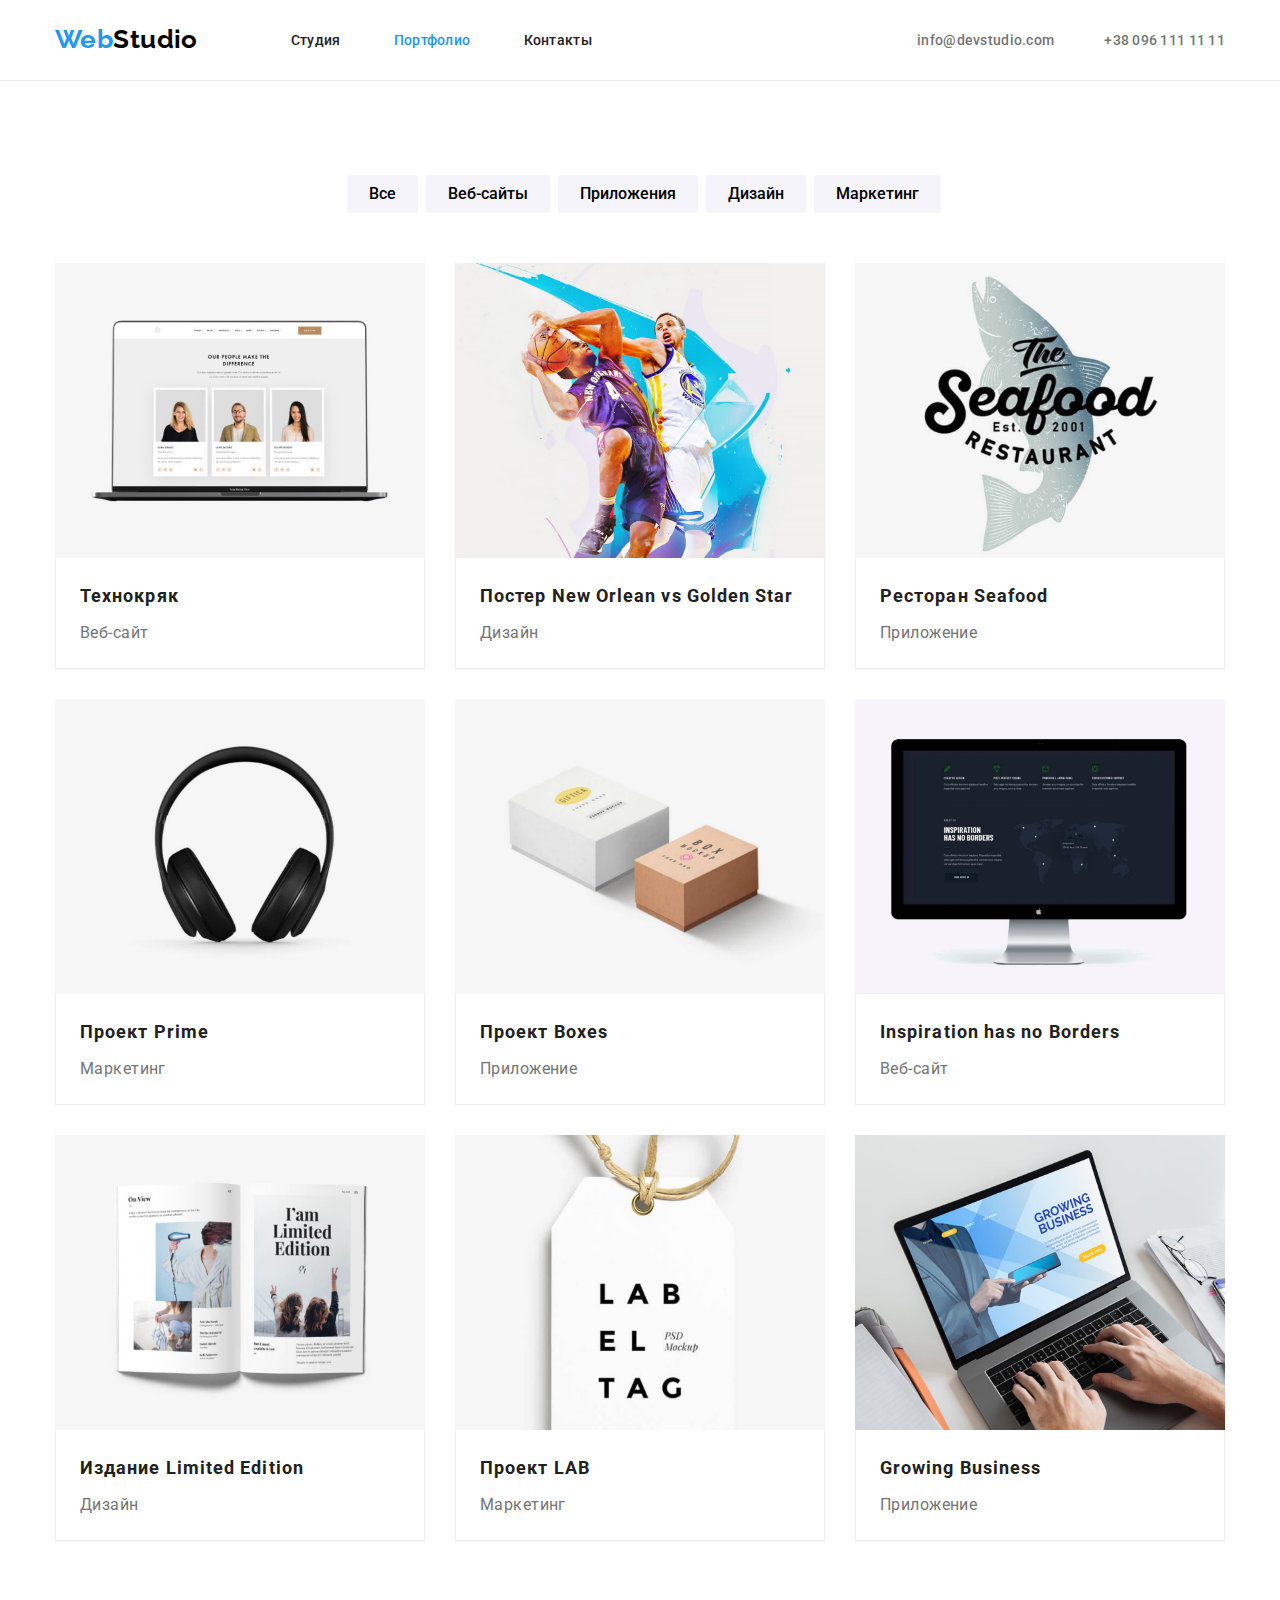
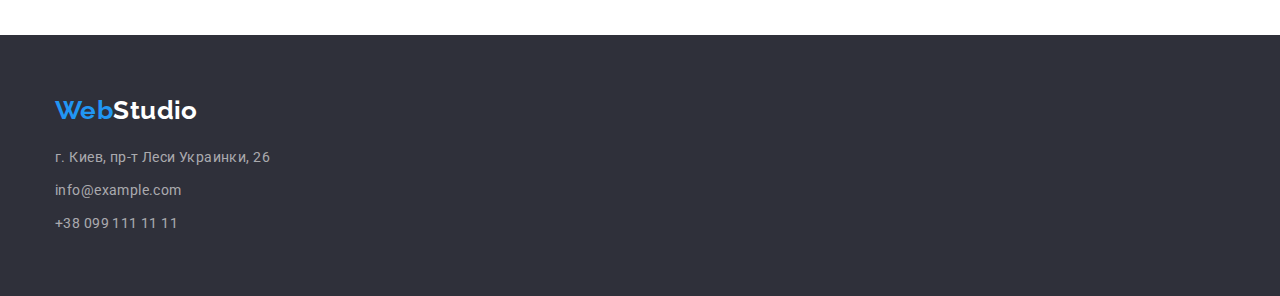
==== commit aeed0b96: "Creater" ====
--- a/portfolio.html
+++ b/portfolio.html
@@ -6,8 +6,8 @@
     <meta name="viewport" content="width=device-width, initial-scale=1.0">
     <title>goit-markup-hw-02</title>
     <link href="https://fonts.googleapis.com/css2?family=Raleway:wght@700&family=Roboto:wght@400;500;700;900&display=swap" rel="stylesheet">
+    <link rel="stylesheet" href="https://cdnjs.cloudflare.com/ajax/libs/modern-normalize/1.1.0/modern-normalize.min.css">
     <link rel="stylesheet" href="./css/styles.css">
-    <link rel="stylesheet" href="https://cdnjs.cloudflare.com/ajax/libs/modern-normalize/1.1.0/modern-normalize.min.css">
 </head>
 <body>
     <header class="header" >
--- a/css/styles.css
+++ b/css/styles.css
@@ -167,15 +167,12 @@
     font-size: 36px;
     font-weight: 700;
     text-align: center;
-    text-transform: uppercase;
     margin-bottom: 50px;
 }
 
 /* Банер */
 
 .banner {
-    height: 600px;
-    min-width: 1600px;
     padding: 200px 0;
     text-align: center;
     background-color: var(--footer-color);
@@ -261,13 +258,14 @@
     font-weight: 500;
     text-align: center;
     line-height: 1.1875;
-    padding: 30px 0 10px 0;
+    margin-top: 30px;
+    margin-bottom: 10px;
 }
 .job-title {
     font-size: 16px;
     text-align: center;
     line-height: 19px;
-    padding-bottom: 30px;
+    margin-bottom: 30px;
 }
 .list-img {
     display: flex;
@@ -360,9 +358,9 @@
 
 .footer {
     background-color: var(--footer-color);
+    padding: 60px 0px;
 }
 .logo-footer {
-    margin-top: 60px;
     margin-bottom: 20px;
     font-family: 'Raleway', sans-serif;
     font-size: 26px;
@@ -393,12 +391,11 @@
     color: var(--additional-text-color);
 }
 .list-address {
-    display: flex;
-    flex-direction: column;
+
 }
 .list-footer {
     margin-bottom: 9px;
 }
 .list-footer:last-child {
-    margin-bottom: 60px;
+    margin-bottom: 0px;
 }